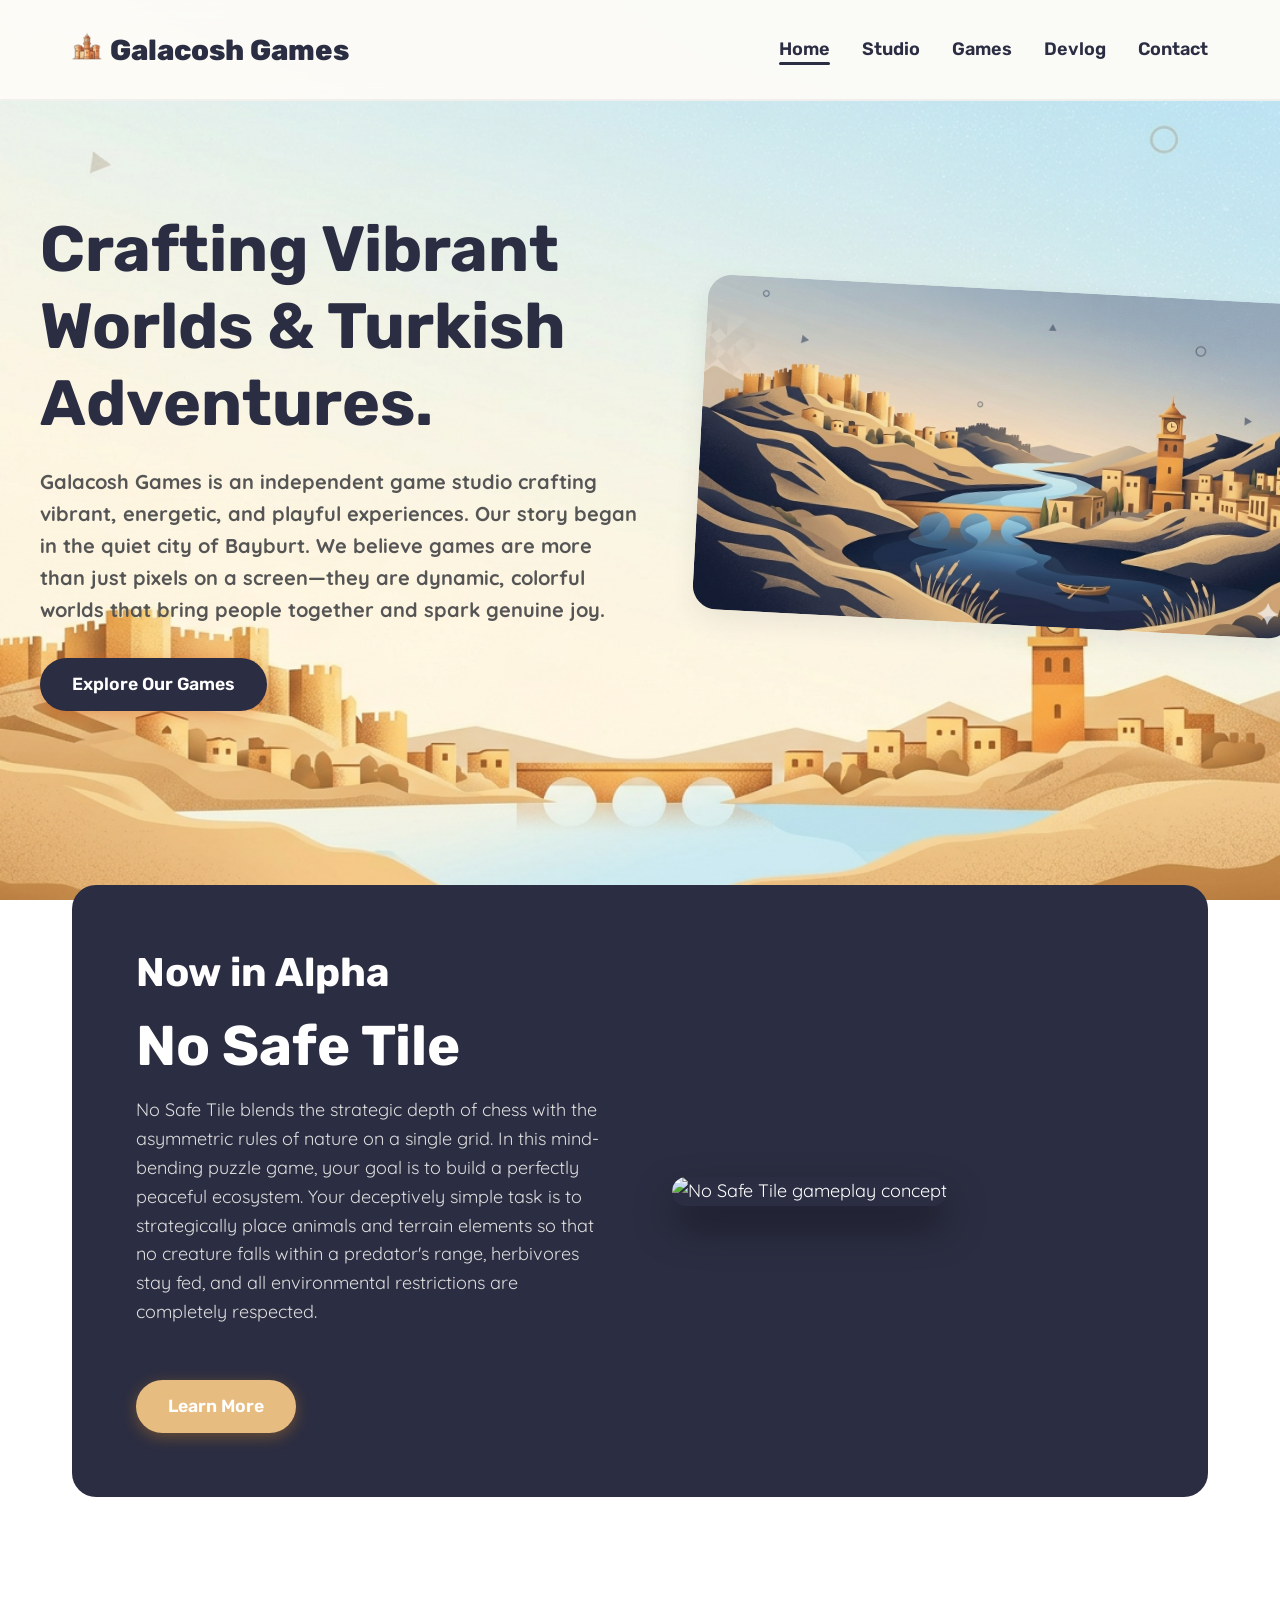
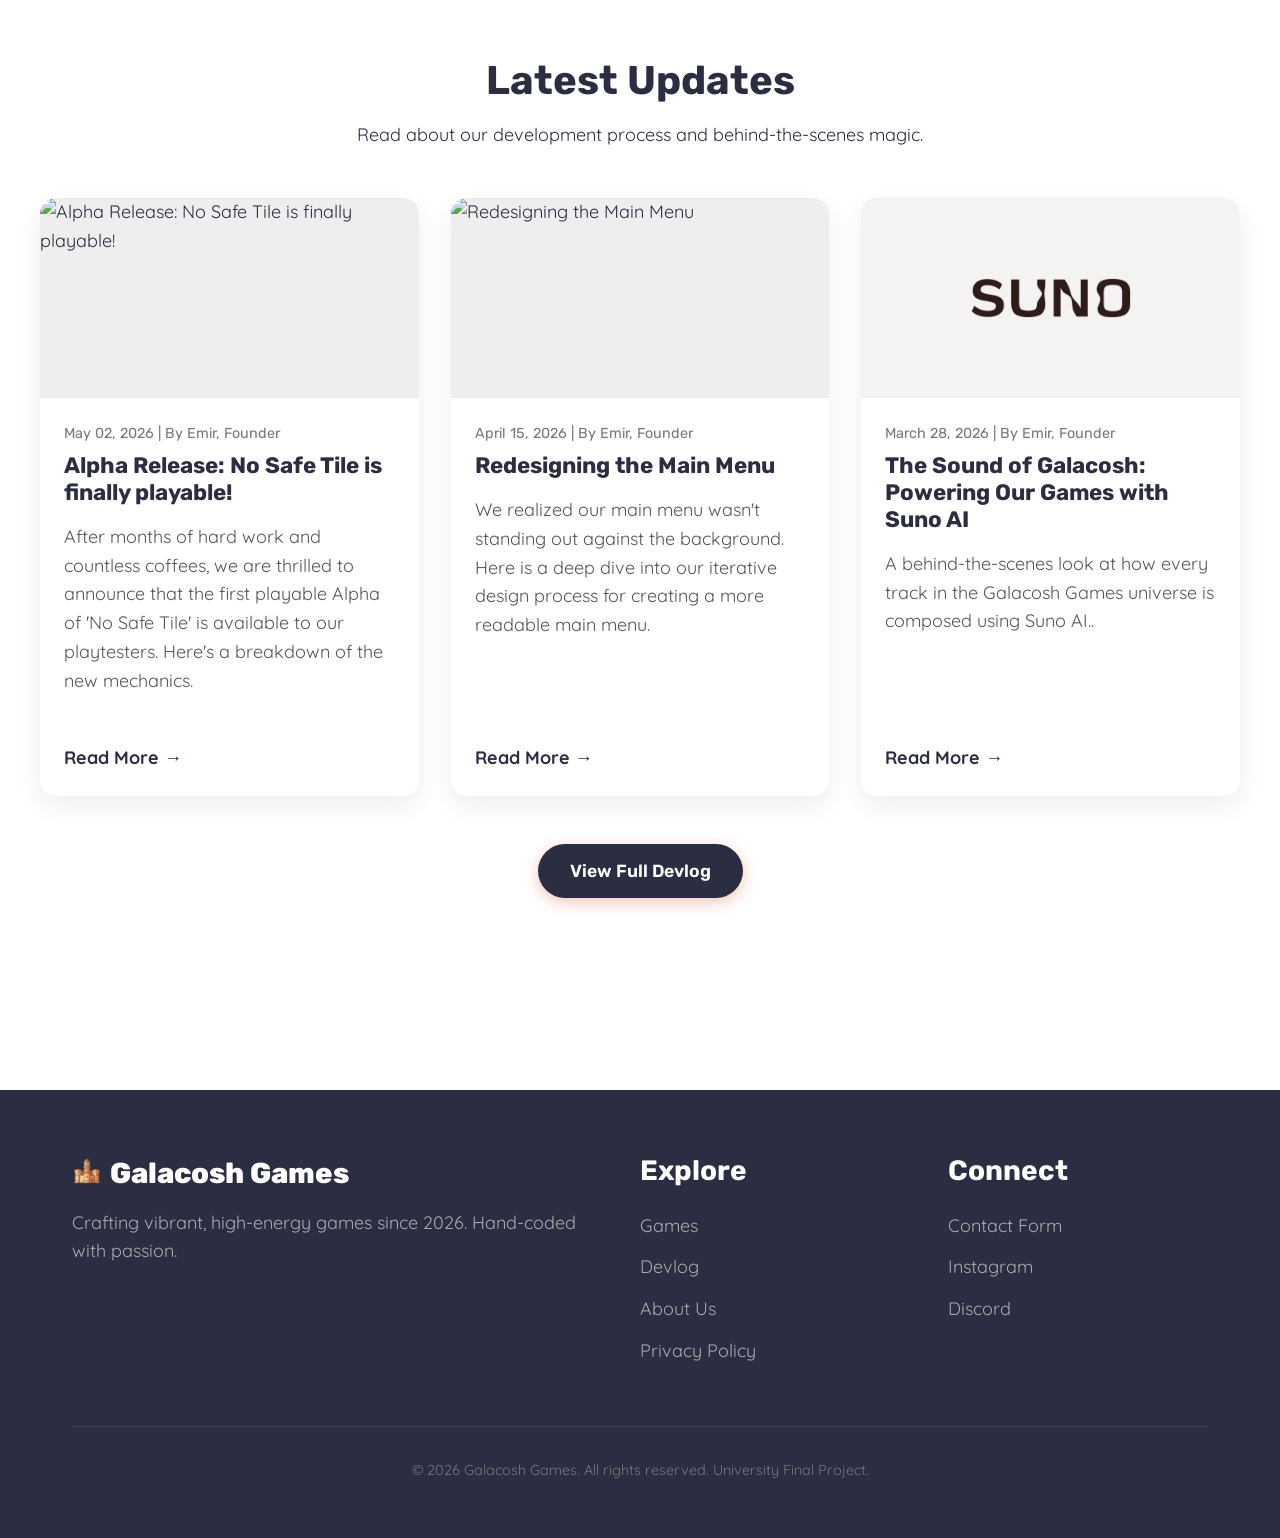
==== index.html @ df76883c "commit 1" ====
<!DOCTYPE html>
<html lang="en">

<head>
    <meta charset="UTF-8">
    <meta name="viewport" content="width=device-width, initial-scale=1.0">
    <title>Galacosh Games | Turkish Indie Game Studio</title>

    <!-- SEO & Meta Tags -->
    <meta name="description"
        content="Galacosh Games is an independent game studio crafting vibrant, energetic, and playful experiences. Creators of 'No Safe Tile'.">
    <meta name="keywords" content="indie games, game studio, Galacosh Games, No Safe Tile, indie developer">
    <meta name="author" content="Galacosh Games">

    <!-- Open Graph for Social Media -->
    <meta property="og:title" content="Galacosh Games | Turkish Indie Game Studio">
    <meta property="og:description" content="Discover vibrant and energetic games from an independent studio.">
    <meta property="og:type" content="website">
    <meta property="og:url" content="https://galacoshgames.com/">

    <!-- Google Fonts: Rubik (Headings) & Quicksand (Body) -->
    <link rel="preconnect" href="https://fonts.googleapis.com">
    <link rel="preconnect" href="https://fonts.gstatic.com" crossorigin>
    <link
        href="https://fonts.googleapis.com/css2?family=Quicksand:wght@400;600;700&family=Rubik:wght@400;600;700;800&display=swap"
        rel="stylesheet">

    <!-- Stylesheets -->
    <link rel="stylesheet" href="styles.css">
</head>

<body>

    <!-- Header & Navigation -->
    <header class="site-header">
        <div class="container nav-container">
            <a href="index.html" class="logo">
                <span class="logo-icon"><img src="images/solo2.png" width="30" height="30"></span> Galacosh Games
            </a>

            <button class="mobile-menu-btn" aria-label="Toggle Navigation">☰</button>

            <nav>
                <ul class="nav-links">
                    <li><a href="index.html" class="active">Home</a></li>
                    <li><a href="about.html">Studio</a></li>
                    <li><a href="games.html">Games</a></li>
                    <li><a href="devlog.html">Devlog</a></li>
                    <li><a href="contact.html">Contact</a></li>
                </ul>
            </nav>
        </div>
    </header>

    <main>
        <!-- Hero Section -->
        <section class="hero container">

            <div class="hero-content">
                <h1>Crafting Vibrant Worlds & Turkish Adventures.</h1>
                <p><b>Galacosh Games is an independent game studio crafting vibrant, energetic, and playful experiences.

                        Our story began in the quiet city of Bayburt. We believe games are more than just pixels on a
                        screen—they are dynamic, colorful worlds that bring people together and spark genuine joy.</b>
                </p>
                <a href="games.html" class="btn btn-primary">Explore Our Games</a>
            </div>

            <div class="hero-graphics">
                <img src="images/contentimage.png" alt="Galacosh Games Dark" class="hero-image">
            </div>
        </section>

        <!-- Featured Game Section -->
        <section class="container">
            <div class="game-highlight">
                <div class="game-highlight-text">
                    <h2 class="text-accent">Now in Alpha</h2>
                    <h1>No Safe Tile</h1>
                    <p>No Safe Tile blends the strategic depth of chess with the asymmetric rules of nature on a single
                        grid. In this mind-bending puzzle game, your goal is to build a perfectly peaceful ecosystem.
                        Your deceptively simple task is to strategically place animals and terrain elements so that no
                        creature falls within a predator's range, herbivores stay fed, and all environmental
                        restrictions are completely respected.</p>
                    <br>
                    <a href="game-details.html?id=no-safe-tile" class="btn btn-accent">Learn More</a>
                </div>
                <div>
                    <img src="images/content.png" alt="No Safe Tile gameplay concept" class="game-highlight-img">
                </div>
            </div>
        </section>

        <!-- Recent Devlog Posts -->
        <section class="section container">
            <div class="text-center" style="margin-bottom: 3rem;">
                <h2 class="text-primary">Latest Updates</h2>
                <p>Read about our development process and behind-the-scenes magic.</p>
            </div>

            <div class="grid-3" id="recent-posts-grid">
            </div>

            <div class="text-center" style="margin-top: 3rem;">
                <a href="devlog.html" class="btn btn-primary">View Full Devlog</a>
            </div>
        </section>
    </main>

    <!-- Footer -->
    <footer class="site-footer">
        <div class="container">
            <div class="footer-grid">
                <div>
                    <h2 class="logo footer-logo"><span class="logo-icon"><img src="images/solo2.png" width="30"
                                height="30"></span> Galacosh Games</h2>
                    <p class="footer-text">Crafting vibrant, high-energy games since 2026. Hand-coded with passion.</p>
                </div>
                <div>
                    <h3 class="footer-heading">Explore</h3>
                    <ul class="footer-links">
                        <li><a href="games.html">Games</a></li>
                        <li><a href="devlog.html">Devlog</a></li>
                        <li><a href="about.html">About Us</a></li>
                        <li><a href="privacy.html">Privacy Policy</a></li>
                    </ul>
                </div>
                <div>
                    <h3 class="footer-heading">Connect</h3>
                    <ul class="footer-links">
                        <li><a href="contact.html">Contact Form</a></li>
                        <li><a href="https://www.instagram.com/emirkrbltgl/?hl=tr" target="_blank"
                                rel="noopener noreferrer">Instagram</a></li>
                        <li><a href="https://discord.com/invite/galacosh" target="_blank"
                                rel="noopener noreferrer">Discord</a></li>
                    </ul>
                </div>
            </div>
            <div class="footer-bottom">
                <p>&copy; 2026 Galacosh Games. All rights reserved. University Final Project.</p>
            </div>
        </div>
    </footer>

    <!-- Scripts -->
    <!-- Load data first, then the logic -->
    <script src="blog-data.js"></script>
    <script src="main.js"></script>
</body>

</html>
---- styles.css ----
/* ==========================================================================
   Galacosh Games - Global Styles
   ========================================================================== */

/* --- Variables & Theming --- */
:root {
  /* Color Palette */
  --color-bg: #fdfbf7;
  /* Warm off-white background */
  --color-text: #2b2d42;
  /* Dark slate for high legibility */
  --color-primary: #2b2d42;
  /* Emerald Green for primary actions/highlights */
  --color-primary-hover: #05b889;
  /* Darker Emerald for hover states */
  --color-accent-1: #2b2d42;
  /* Bright Turquoise */
  --color-accent-2: #ffd166;
  /* Golden Yellow */
  --color-accent-3: #e7bc80;
  /* Tangerine Orange */

  /* Typography */
  --font-heading: 'Rubik', sans-serif;
  --font-body: 'Quicksand', sans-serif;

  /* Border Radius & Shadow */
  --border-radius-sm: 8px;
  --border-radius-md: 16px;
  --border-radius-lg: 24px;
  --border-radius-pill: 50px;
  --box-shadow: 0 10px 25px rgba(43, 45, 66, 0.08);
  --box-shadow-hover: 0 15px 35px rgba(43, 45, 66, 0.15);

  /* Animations */
  --transition-bouncy: all 0.4s cubic-bezier(0.175, 0.885, 0.32, 1.275);
  --transition-smooth: all 0.3s ease;
}

/* --- Base Reset --- */
* {
  margin: 0;
  padding: 0;
  box-sizing: border-box;
}

html,
body {
  overflow-x: hidden;
  scroll-behavior: smooth;
}

body {
  font-family: var(--font-body);
  /*background-color: var(--color-bg);*/
  background-image: url("images/galacoshlight.png");
  background-size: cover;
  background-position: center top;
  background-attachment: fixed;
  background-repeat: no-repeat;
  color: var(--color-text);
  line-height: 1.6;
  font-size: 18px;
}

/* --- Typography --- */
h1,
h2,
h3,
h4,
h5,
h6 {
  font-family: var(--font-heading);
  font-weight: 700;
  line-height: 1.2;
  margin-bottom: 1rem;
}

h1 {
  font-size: 3.5rem;
}

h2 {
  font-size: 2.5rem;
}

h3 {
  font-size: 1.75rem;
}

p {
  margin-bottom: 1.5rem;
}

a {
  color: var(--color-primary);
  text-decoration: none;
  transition: var(--transition-smooth);
}

a:hover {
  color: var(--color-primary-hover);
}

/* --- Layout & Utility --- */
.container {
  max-width: 1200px;
  margin: 0 auto;
  padding: 0 2rem;
}

.section {
  padding: 6rem 0;
}

.text-center {
  text-align: center;
}

.text-primary {
  color: var(--color-primary);
}

.text-accent {
  color: var(--color-accent-3);
}

/* --- Components --- */

/* Buttons */
.btn {
  display: inline-block;
  padding: 0.8rem 2rem;
  font-family: var(--font-heading);
  font-weight: 600;
  font-size: 1.1rem;
  border-radius: var(--border-radius-pill);
  border: none;
  cursor: pointer;
  transition: var(--transition-bouncy);
  text-align: center;
}

.btn-primary {
  background-color: var(--color-primary);
  color: white;
  box-shadow: 0 4px 15px rgba(214, 58, 6, 0.3);
}

.btn-primary:hover {
  background-color: var(--color-primary-hover);
  color: white;
  transform: translateY(-5px);
  box-shadow: 0 8px 25px rgba(6, 214, 160, 0.4);
}

.btn-accent {
  background-color: var(--color-accent-3);
  color: white;
  box-shadow: 0 4px 15px rgba(255, 159, 28, 0.3);
}

.btn-accent:hover {
  background-color: #e88c15;
  color: white;
  transform: translateY(-5px);
  box-shadow: 0 8px 25px rgba(255, 159, 28, 0.4);
}

/* Cards */
.card {
  background: white;
  border-radius: var(--border-radius-md);
  padding: 2rem;
  box-shadow: var(--box-shadow);
  transition: var(--transition-bouncy);
  display: flex;
  flex-direction: column;
  height: 100%;
}

.card:hover {
  transform: translateY(-10px);
  box-shadow: var(--box-shadow-hover);
}

/* --- Header & Navigation --- */
.site-header {
  padding: 1.5rem 0;
  background-color: rgba(253, 251, 247, 0.95);
  backdrop-filter: blur(10px);
  position: sticky;
  top: 0;
  z-index: 100;
  border-bottom: 2px solid rgba(43, 45, 66, 0.05);
}

.nav-container {
  display: flex;
  justify-content: space-between;
  align-items: center;
}

.logo {
  font-family: var(--font-heading);
  font-size: 1.8rem;
  font-weight: 800;
  color: var(--color-text);
  display: flex;
  align-items: center;
  gap: 0.5rem;
}

.logo-icon {
  color: var(--color-primary);
  font-size: 2rem;
}

.nav-links {
  list-style: none;
  display: flex;
  gap: 2rem;
}

.nav-links a {
  color: var(--color-text);
  font-weight: 600;
  font-family: var(--font-heading);
  position: relative;
}

.nav-links a::after {
  content: '';
  position: absolute;
  width: 0;
  height: 3px;
  bottom: -5px;
  left: 0;
  background-color: var(--color-primary);
  transition: var(--transition-smooth);
  border-radius: 2px;
}

.nav-links a:hover::after,
.nav-links a.active::after {
  width: 100%;
}

/* --- Mobile Menu Toggle --- */
.mobile-menu-btn {
  display: none;
  background: none;
  border: none;
  font-size: 2rem;
  cursor: pointer;
  color: var(--color-text);
}

/* --- Hero Section --- */
.hero {
  min-height: 80vh;
  display: flex;
  align-items: center;
  position: relative;
  padding: 4rem 0;
}

.hero-content {
  max-width: 600px;
  position: relative;
  z-index: 2;
}

.hero h1 {
  font-size: 4rem;
  margin-bottom: 1.5rem;
}

.hero p {
  font-size: 1.25rem;
  margin-bottom: 2rem;
  color: #555;
}

.hero-graphics {
  position: absolute;
  right: -5%;
  top: 50%;
  transform: translateY(-50%);
  width: 50%;
  z-index: 1;
}

.hero-image {
  width: 100%;
  border-radius: var(--border-radius-lg);
  box-shadow: var(--box-shadow);
  transform: rotate(3deg);
  transition: var(--transition-bouncy);
}

.hero-image:hover {
  transform: rotate(0deg) scale(1.02);
}

/* --- Decorative Shapes --- */
.shape {
  position: absolute;
  border-radius: 50%;
  z-index: 0;
}

.shape-1 {
  width: 300px;
  height: 300px;
  background: var(--color-accent-2);
  opacity: 0.2;
  top: -100px;
  right: -50px;
  filter: blur(40px);
}

.shape-2 {
  width: 400px;
  height: 400px;
  background: var(--color-accent-1);
  opacity: 0.15;
  bottom: -150px;
  left: -100px;
  filter: blur(50px);
}

/* --- Section: Games Highlight --- */
.game-highlight {
  background-color: var(--color-text);
  color: white;
  border-radius: var(--border-radius-lg);
  padding: 4rem;
  margin: 4rem 0;
  display: grid;
  grid-template-columns: 1fr 1fr;
  gap: 4rem;
  align-items: center;
  position: relative;
  overflow: hidden;
}

.game-highlight h2 {
  color: white;
}

.game-highlight p {
  color: #ddd;
}

.game-highlight-img {
  width: 100%;
  border-radius: var(--border-radius-md);
  box-shadow: 0 20px 40px rgba(0, 0, 0, 0.4);
}

/* --- Grid Layouts --- */
.grid-3 {
  display: grid;
  grid-template-columns: repeat(auto-fit, minmax(min(100%, 300px), 1fr));
  gap: 2rem;
}

.grid-2 {
  display: grid;
  grid-template-columns: repeat(auto-fit, minmax(min(100%, 400px), 1fr));
  gap: 3rem;
}

/* --- Blog Cards --- */
.blog-card {
  padding: 0;
  overflow: hidden;
}

.blog-card-img {
  width: 100%;
  height: 200px;
  object-fit: cover;
  background-color: #eee;
}

.blog-card-content {
  padding: 1.5rem;
  display: flex;
  flex-direction: column;
  flex-grow: 1;
}

.blog-meta {
  font-size: 0.9rem;
  color: #777;
  margin-bottom: 0.5rem;
  font-family: var(--font-heading);
}

.blog-card h3 {
  font-size: 1.4rem;
  margin-bottom: 1rem;
}

.blog-card p {
  color: #555;
  flex-grow: 1;
}

.blog-card .read-more {
  margin-top: 1.5rem;
  font-weight: 700;
  display: inline-flex;
  align-items: center;
  gap: 0.5rem;
}

/* --- Game Gallery (Portfolio) --- */
.gallery-grid {
  display: grid;
  grid-template-columns: repeat(auto-fill, minmax(min(100%, 300px), 1fr));
  gap: 2rem;
}

.gallery-item {
  position: relative;
  border-radius: var(--border-radius-md);
  overflow: hidden;
  box-shadow: var(--box-shadow);
  aspect-ratio: 16 / 9;
  background-color: #ddd;
  /* Placeholder background */
}

.gallery-img {
  width: 100%;
  height: 100%;
  object-fit: cover;
  transition: transform 0.5s ease;
  opacity: 0;
  /* Hidden initially for lazy load animation */
}

.gallery-img.loaded {
  animation: fadeIn 0.8s ease forwards;
}

.gallery-overlay {
  position: absolute;
  bottom: 0;
  left: 0;
  right: 0;
  background: linear-gradient(transparent, rgba(43, 45, 66, 0.9));
  padding: 2rem 1.5rem 1.5rem;
  color: white;
  transform: translateY(100%);
  transition: var(--transition-bouncy);
}

.gallery-item:hover .gallery-img {
  transform: scale(1.05);
}

.gallery-item:hover .gallery-overlay {
  transform: translateY(0);
}

.gallery-overlay h3 {
  margin-bottom: 0.2rem;
  color: white;
}

.gallery-overlay p {
  margin-bottom: 0;
  font-size: 0.9rem;
  opacity: 0.9;
}

/* --- Single Post --- */
.post-header {
  text-align: center;
  margin-bottom: 3rem;
}

.post-header h1 {
  font-size: 3rem;
  margin-bottom: 1rem;
}

.post-meta {
  font-family: var(--font-heading);
  color: #777;
  font-size: 1.1rem;
}

.post-hero-image {
  width: 100%;
  height: 500px;
  object-fit: cover;
  border-radius: var(--border-radius-lg);
  margin-bottom: 3rem;
  box-shadow: var(--box-shadow);
}

.post-content {
  max-width: 800px;
  margin: 0 auto;
  font-size: 1.15rem;
}

.post-content h2,
.post-content h3 {
  margin-top: 2.5rem;
}

/* --- Contact Form --- */
.contact-container {
  display: grid;
  grid-template-columns: 1fr 1fr;
  gap: 4rem;
}

.contact-info h2 {
  font-size: 2.5rem;
}

.form-group {
  margin-bottom: 1.5rem;
}

.form-label {
  display: block;
  font-family: var(--font-heading);
  font-weight: 600;
  margin-bottom: 0.5rem;
}

.form-control {
  width: 100%;
  padding: 1rem;
  font-family: var(--font-body);
  font-size: 1rem;
  border: 2px solid #ddd;
  border-radius: var(--border-radius-sm);
  transition: var(--transition-smooth);
  background-color: white;
}

.form-control:focus {
  outline: none;
  border-color: var(--color-primary);
  box-shadow: 0 0 0 3px rgba(6, 214, 160, 0.2);
}

textarea.form-control {
  min-height: 150px;
  resize: vertical;
}

.form-error {
  color: #ef476f;
  /* Red error color */
  font-size: 0.85rem;
  margin-top: 0.5rem;
  display: none;
  font-weight: 600;
}

/* Form Submission States */
#form-feedback {
  margin-top: 1rem;
  padding: 1rem;
  border-radius: var(--border-radius-sm);
  display: none;
  font-weight: 600;
  text-align: center;
}

.feedback-success {
  background-color: rgba(6, 214, 160, 0.1);
  color: var(--color-primary-hover);
  border: 1px solid var(--color-primary);
}

.loader {
  display: none;
  border: 3px solid #f3f3f3;
  border-top: 3px solid var(--color-primary);
  border-radius: 50%;
  width: 24px;
  height: 24px;
  animation: spin 1s linear infinite;
  margin: 0 auto;
}

/* --- Footer --- */
.site-footer {
  background-color: var(--color-text);
  color: white;
  padding: 4rem 0 2rem;
  margin-top: 6rem;
}

.footer-grid {
  display: grid;
  grid-template-columns: 2fr 1fr 1fr;
  gap: 3rem;
  margin-bottom: 3rem;
}

.footer-logo {
  color: white;
  margin-bottom: 1rem;
}

.footer-text {
  color: #aaa;
}

.footer-heading {
  color: white;
  margin-bottom: 1.5rem;
}

.footer-links {
  list-style: none;
}

.footer-links li {
  margin-bottom: 0.8rem;
}

.footer-links a {
  color: #aaa;
}

.footer-links a:hover {
  color: var(--color-primary-hover);
}

.footer-bottom {
  text-align: center;
  padding-top: 2rem;
  border-top: 1px solid rgba(255, 255, 255, 0.1);
  color: #777;
  font-size: 0.9rem;
}

/* --- Animations --- */
@keyframes fadeIn {
  from {
    opacity: 0;
    transform: translateY(20px);
  }

  to {
    opacity: 1;
    transform: translateY(0);
  }
}

@keyframes spin {
  0% {
    transform: rotate(0deg);
  }

  100% {
    transform: rotate(360deg);
  }
}

/* --- Responsive Design --- */
@media (max-width: 992px) {
  .hero {
    flex-direction: column;
    text-align: center;
    padding: 4rem 0;
  }

  .hero-content {
    margin-bottom: 3rem;
  }

  .hero-graphics {
    position: relative;
    right: 0;
    top: 0;
    transform: none;
    width: 90%;
    margin: 0 auto;
  }

  .game-highlight {
    grid-template-columns: 1fr;
    text-align: center;
    padding: 3rem 2rem;
    gap: 2rem;
  }

  .contact-container {
    grid-template-columns: 1fr;
    gap: 2rem;
  }

  .footer-grid {
    grid-template-columns: 1fr 1fr;
  }
}

@media (max-width: 768px) {
  .container {
    padding: 0 1.5rem;
  }

  h1 {
    font-size: 2.5rem;
  }

  h2 {
    font-size: 2rem;
  }

  .hero h1 {
    font-size: 2.5rem;
  }

  .nav-container {
    position: relative;
  }

  .nav-links {
    display: none;
    position: absolute;
    top: 100%;
    left: -1.5rem;
    /* to account for container padding */
    width: 100vw;
    background-color: white;
    flex-direction: column;
    padding: 2rem;
    box-shadow: 0 10px 15px rgba(0, 0, 0, 0.1);
    text-align: center;
    gap: 1.5rem;
  }

  .nav-links.active {
    display: flex;
  }

  .mobile-menu-btn {
    display: block;
  }

  .footer-grid {
    grid-template-columns: 1fr;
    text-align: center;
    gap: 2rem;
  }

  .post-hero-image {
    height: 300px;
  }

  .game-highlight {
    padding: 2rem 1.5rem;
  }
}
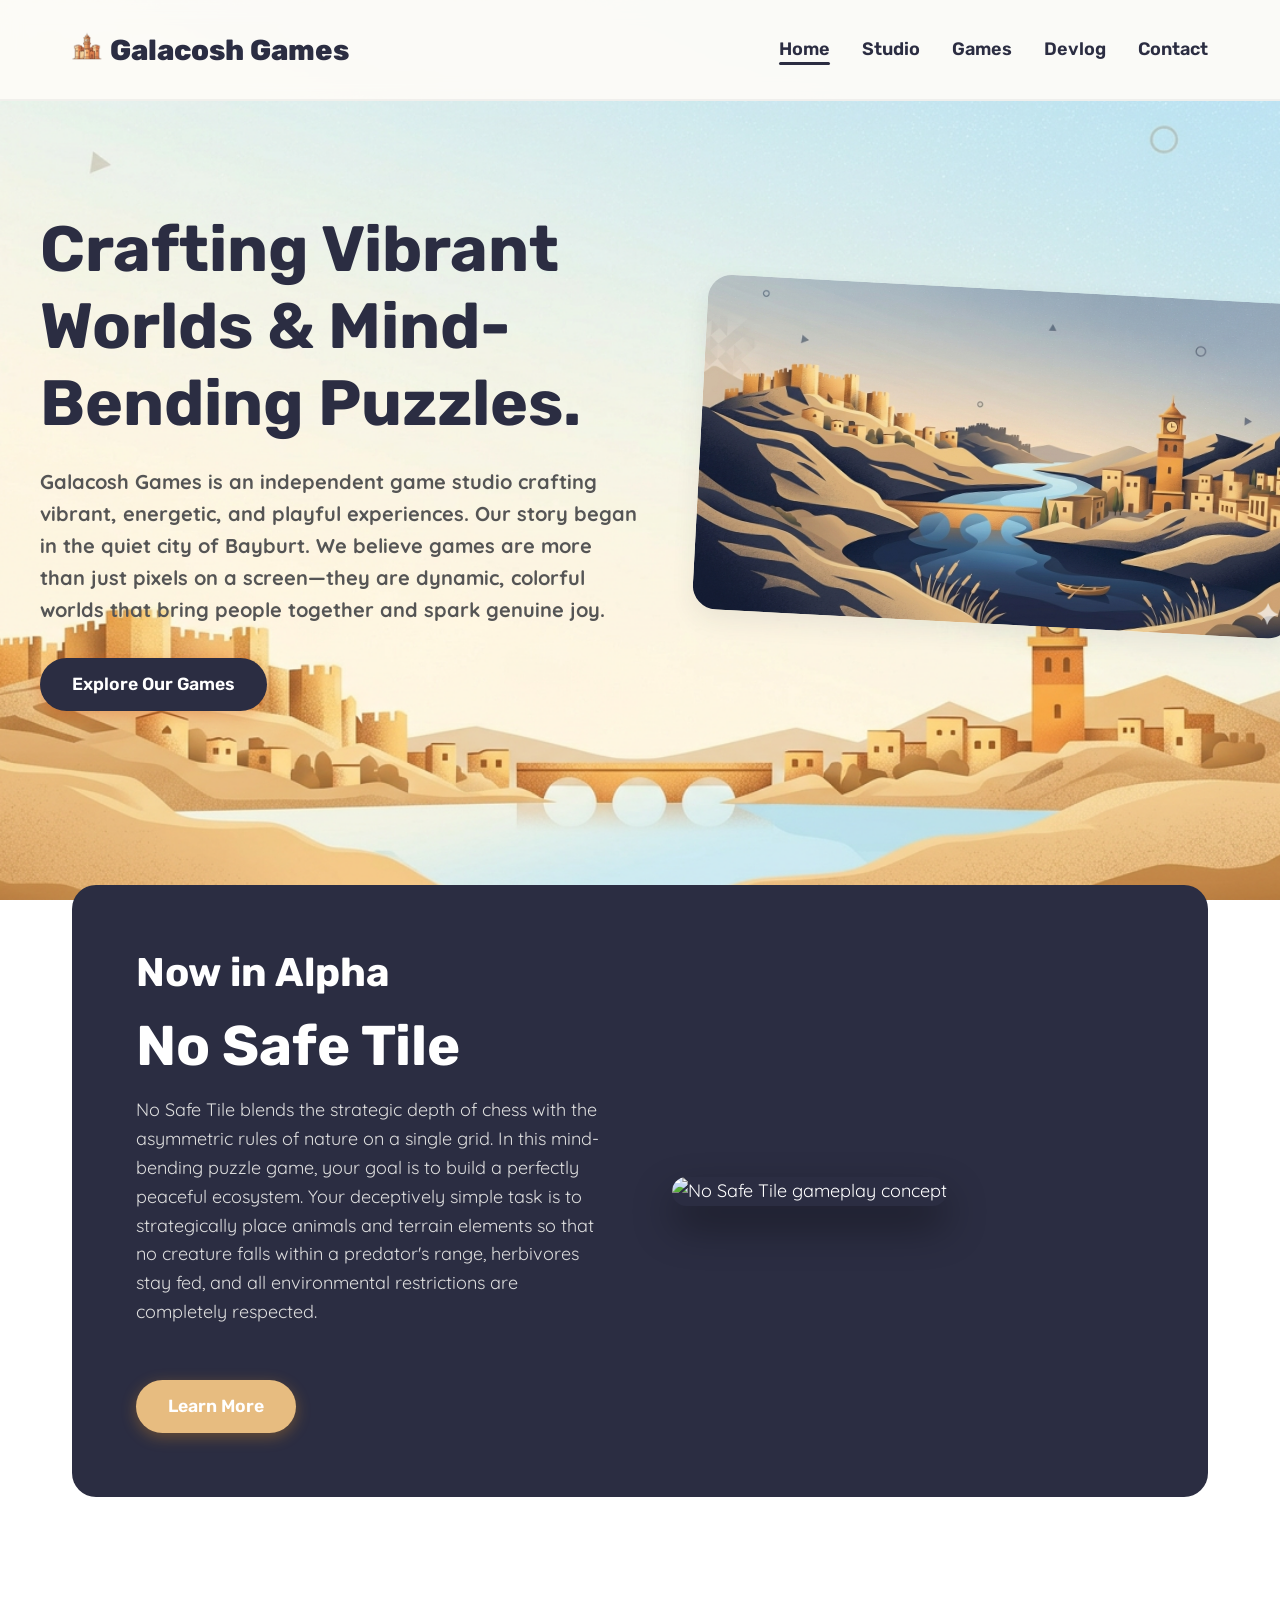
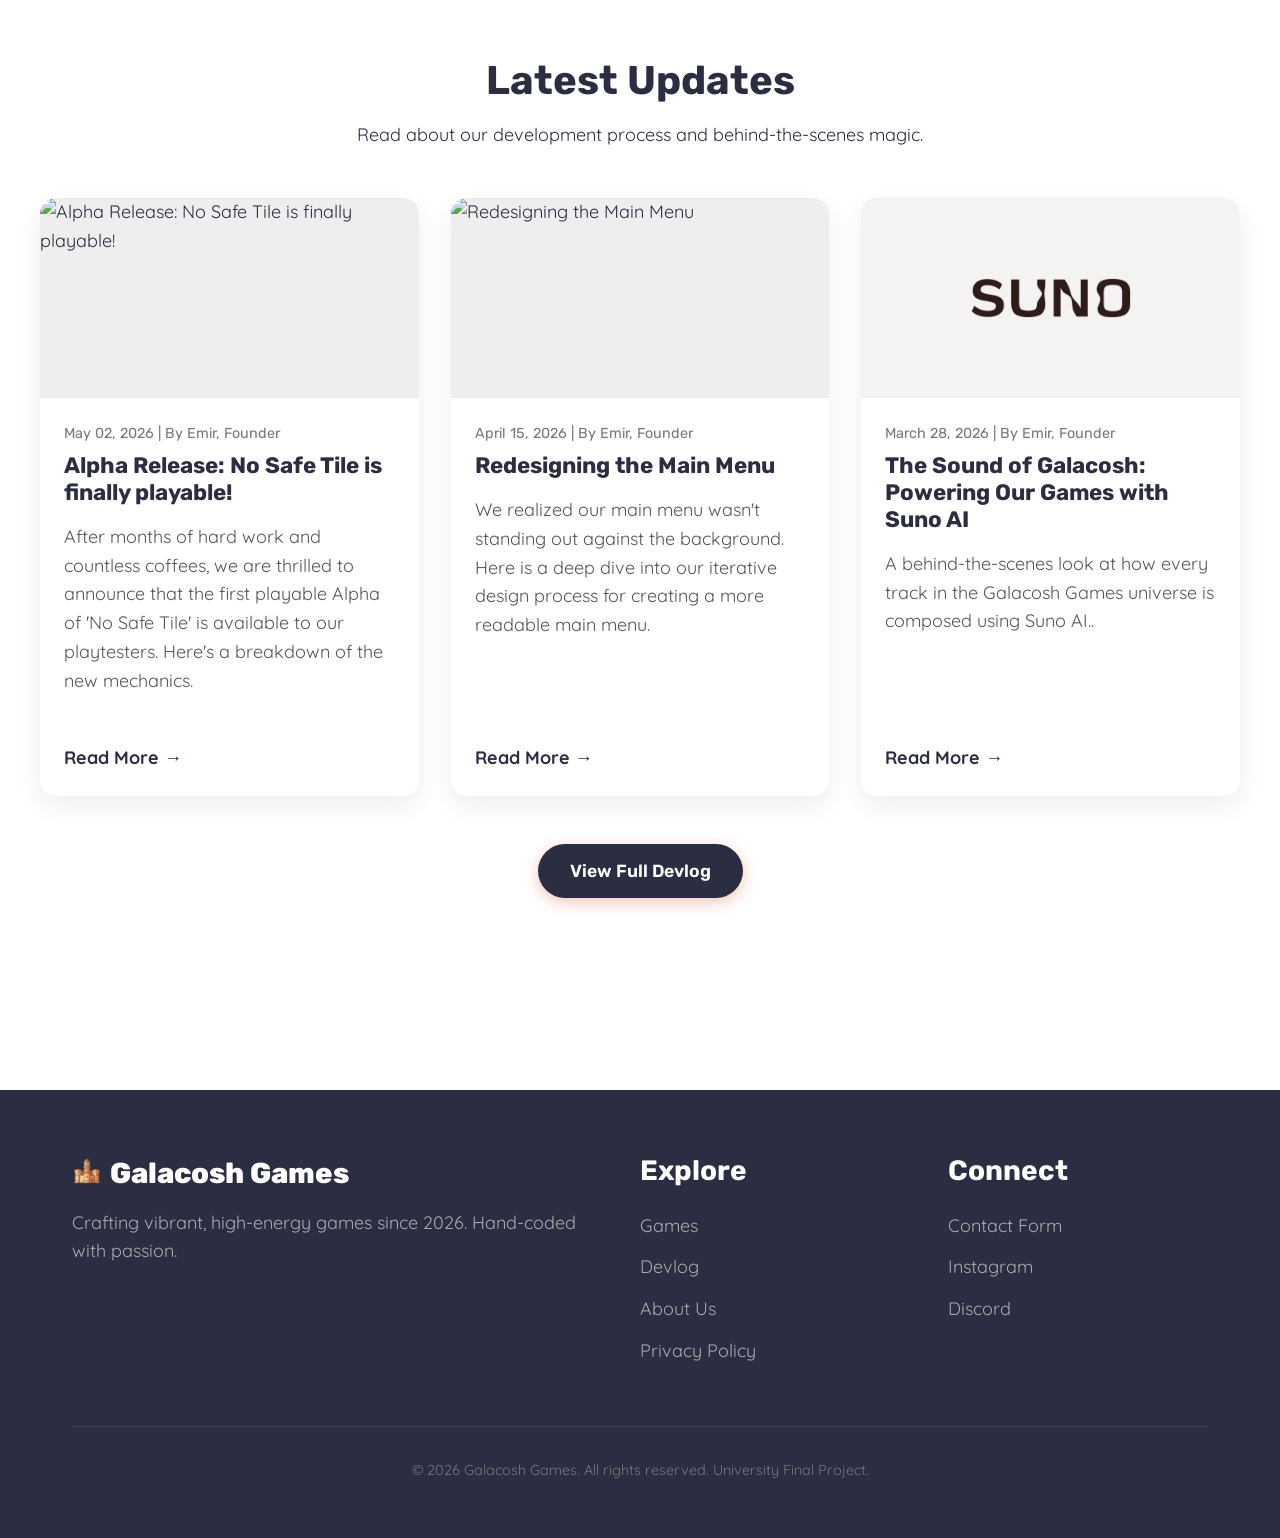
==== commit 3769450d: "deneme commit" ====
--- a/index.html
+++ b/index.html
@@ -57,7 +57,7 @@
         <section class="hero container">
 
             <div class="hero-content">
-                <h1>Crafting Vibrant Worlds & Turkish Adventures.</h1>
+                <h1>Crafting Vibrant Worlds & Mind-Bending Puzzles.</h1>
                 <p><b>Galacosh Games is an independent game studio crafting vibrant, energetic, and playful experiences.
 
                         Our story began in the quiet city of Bayburt. We believe games are more than just pixels on a
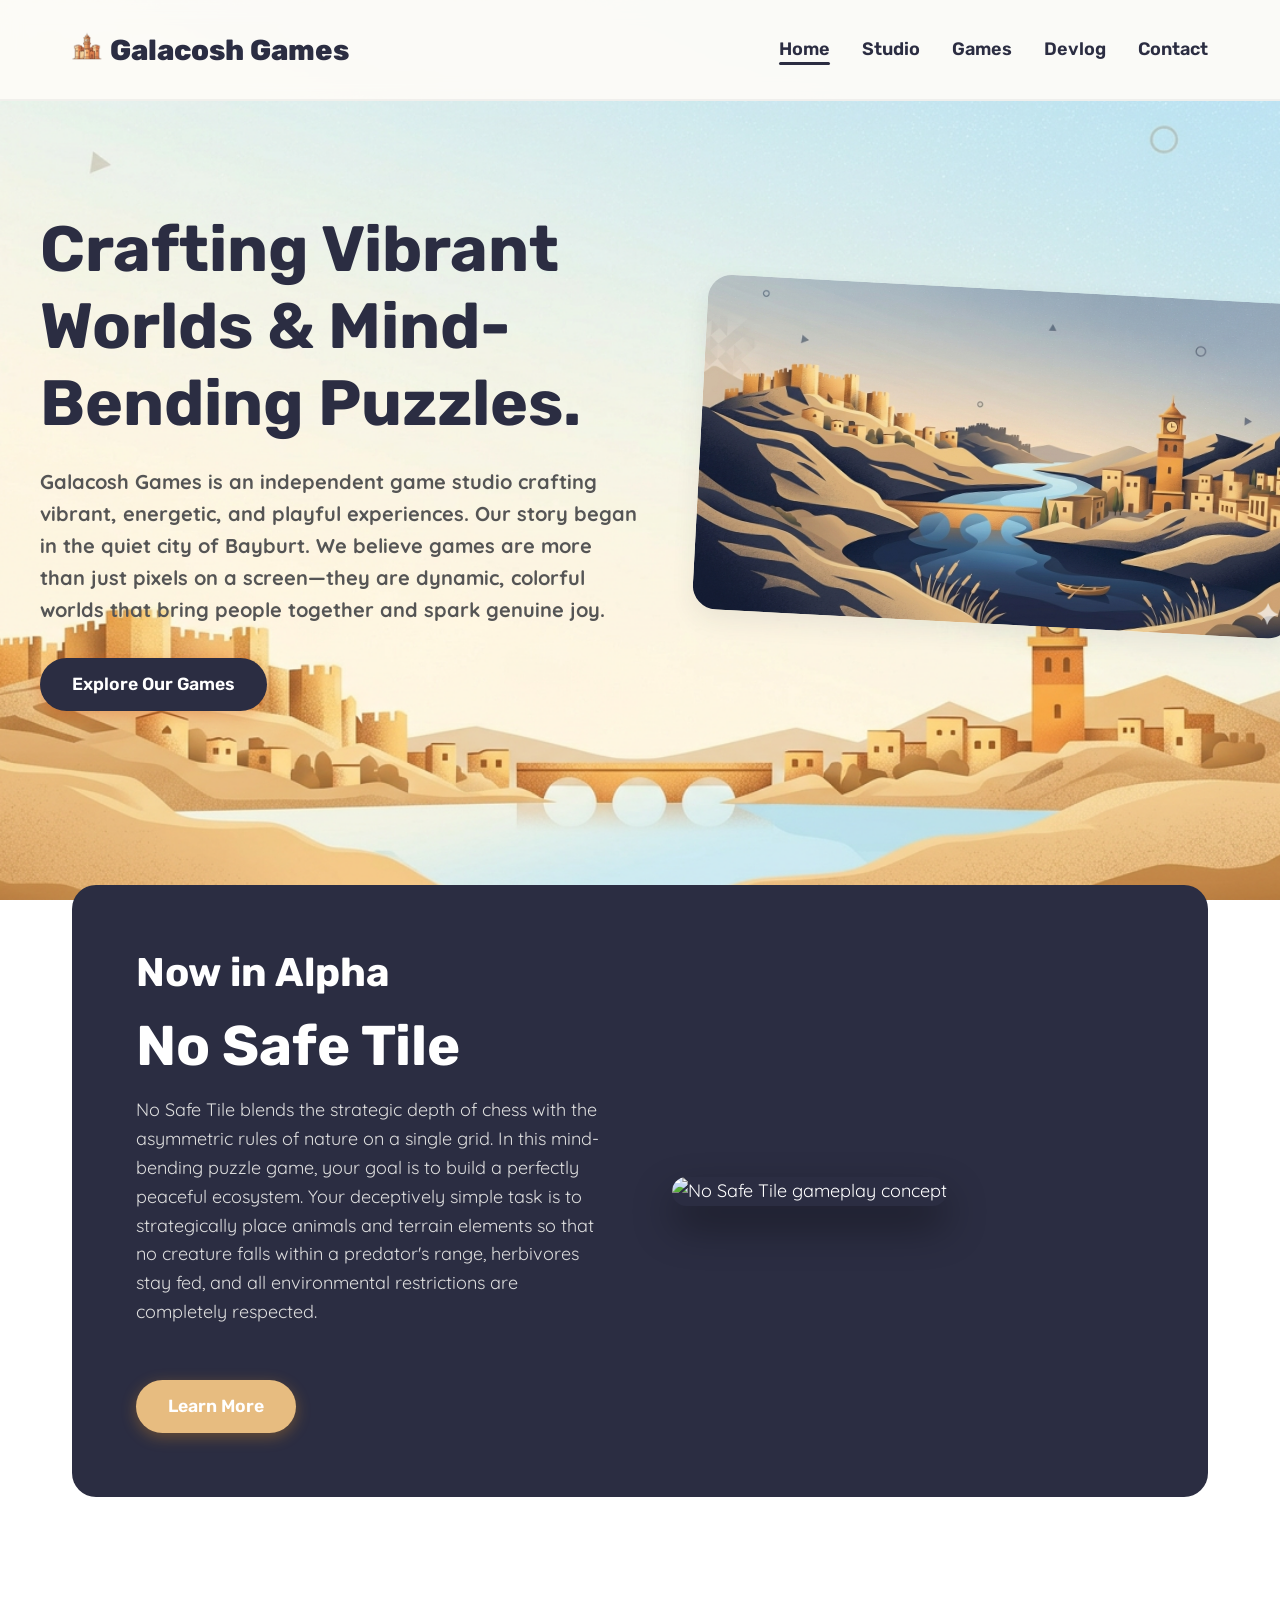
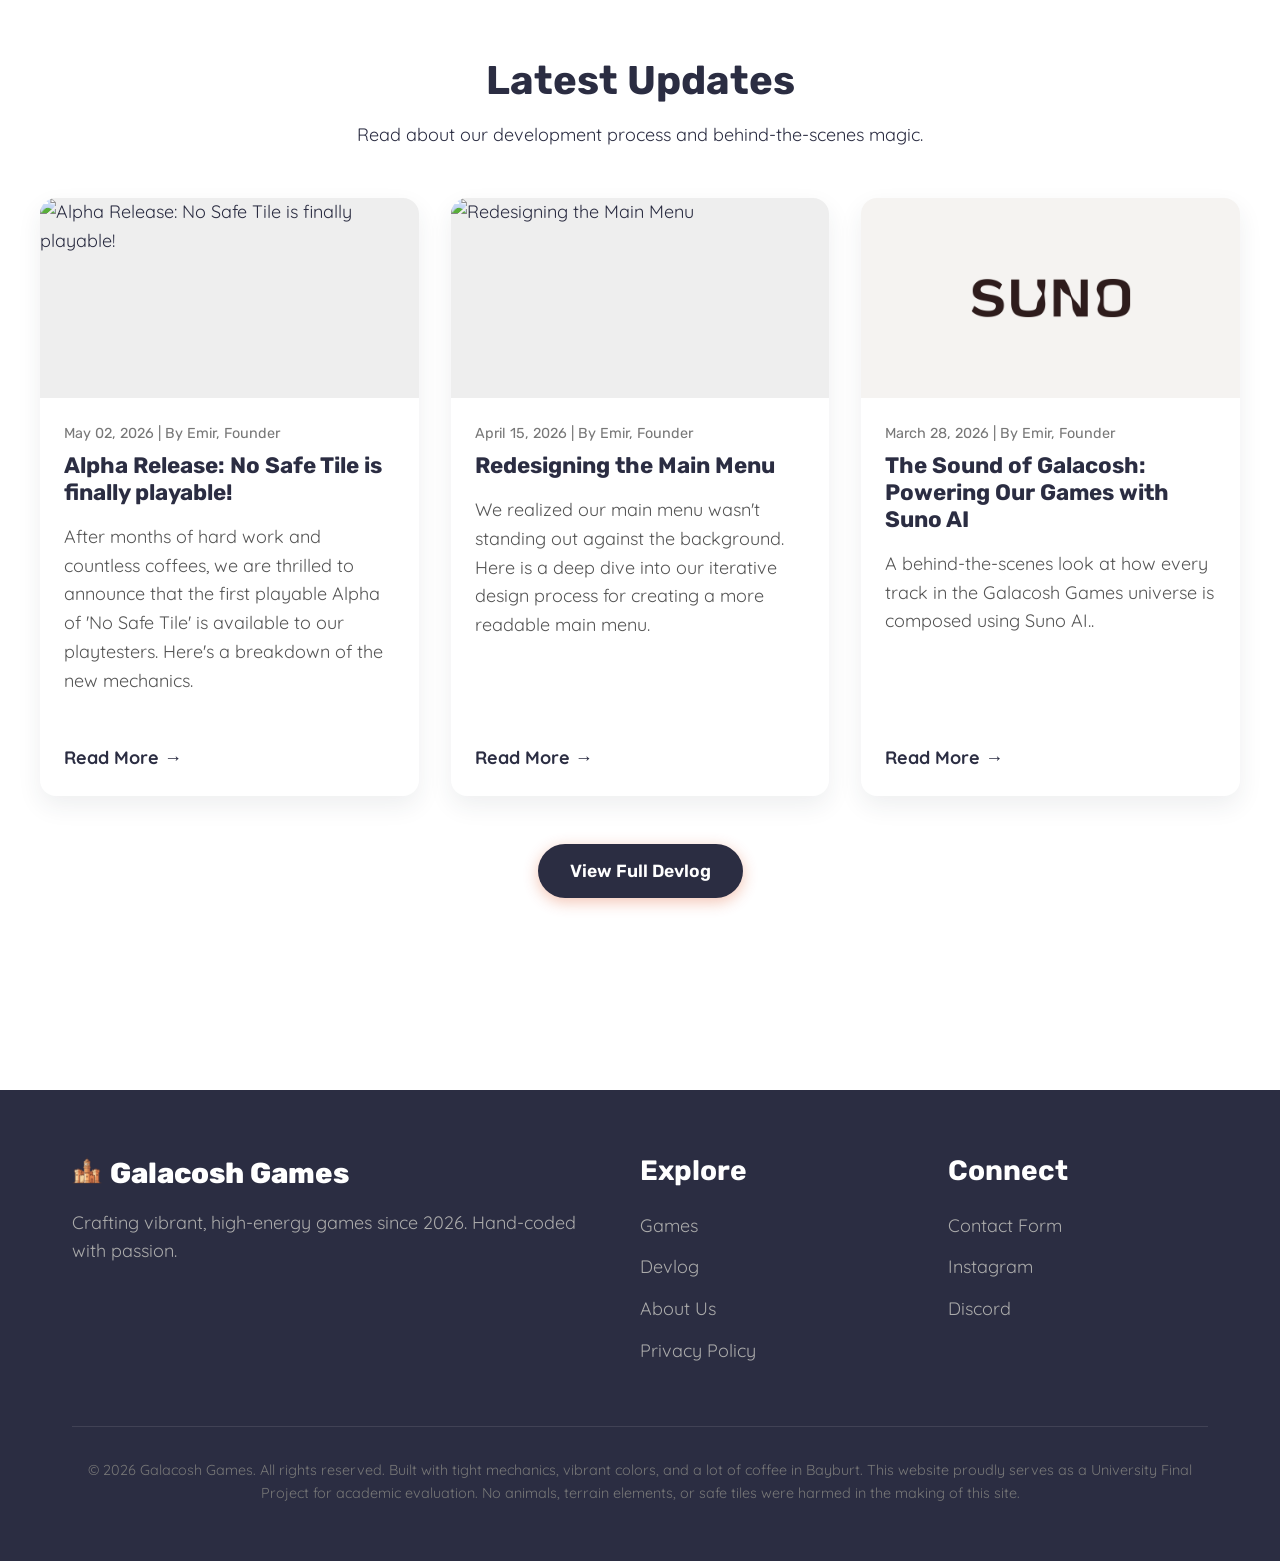
==== commit 6c4be95c: "last update" ====
--- a/index.html
+++ b/index.html
@@ -137,7 +137,9 @@
                 </div>
             </div>
             <div class="footer-bottom">
-                <p>&copy; 2026 Galacosh Games. All rights reserved. University Final Project.</p>
+                <p>&copy; 2026 Galacosh Games. All rights reserved. Built with tight mechanics, vibrant colors, and a
+                    lot of coffee in Bayburt. This website proudly serves as a University Final Project for academic
+                    evaluation. No animals, terrain elements, or safe tiles were harmed in the making of this site.</p>
             </div>
         </div>
     </footer>
